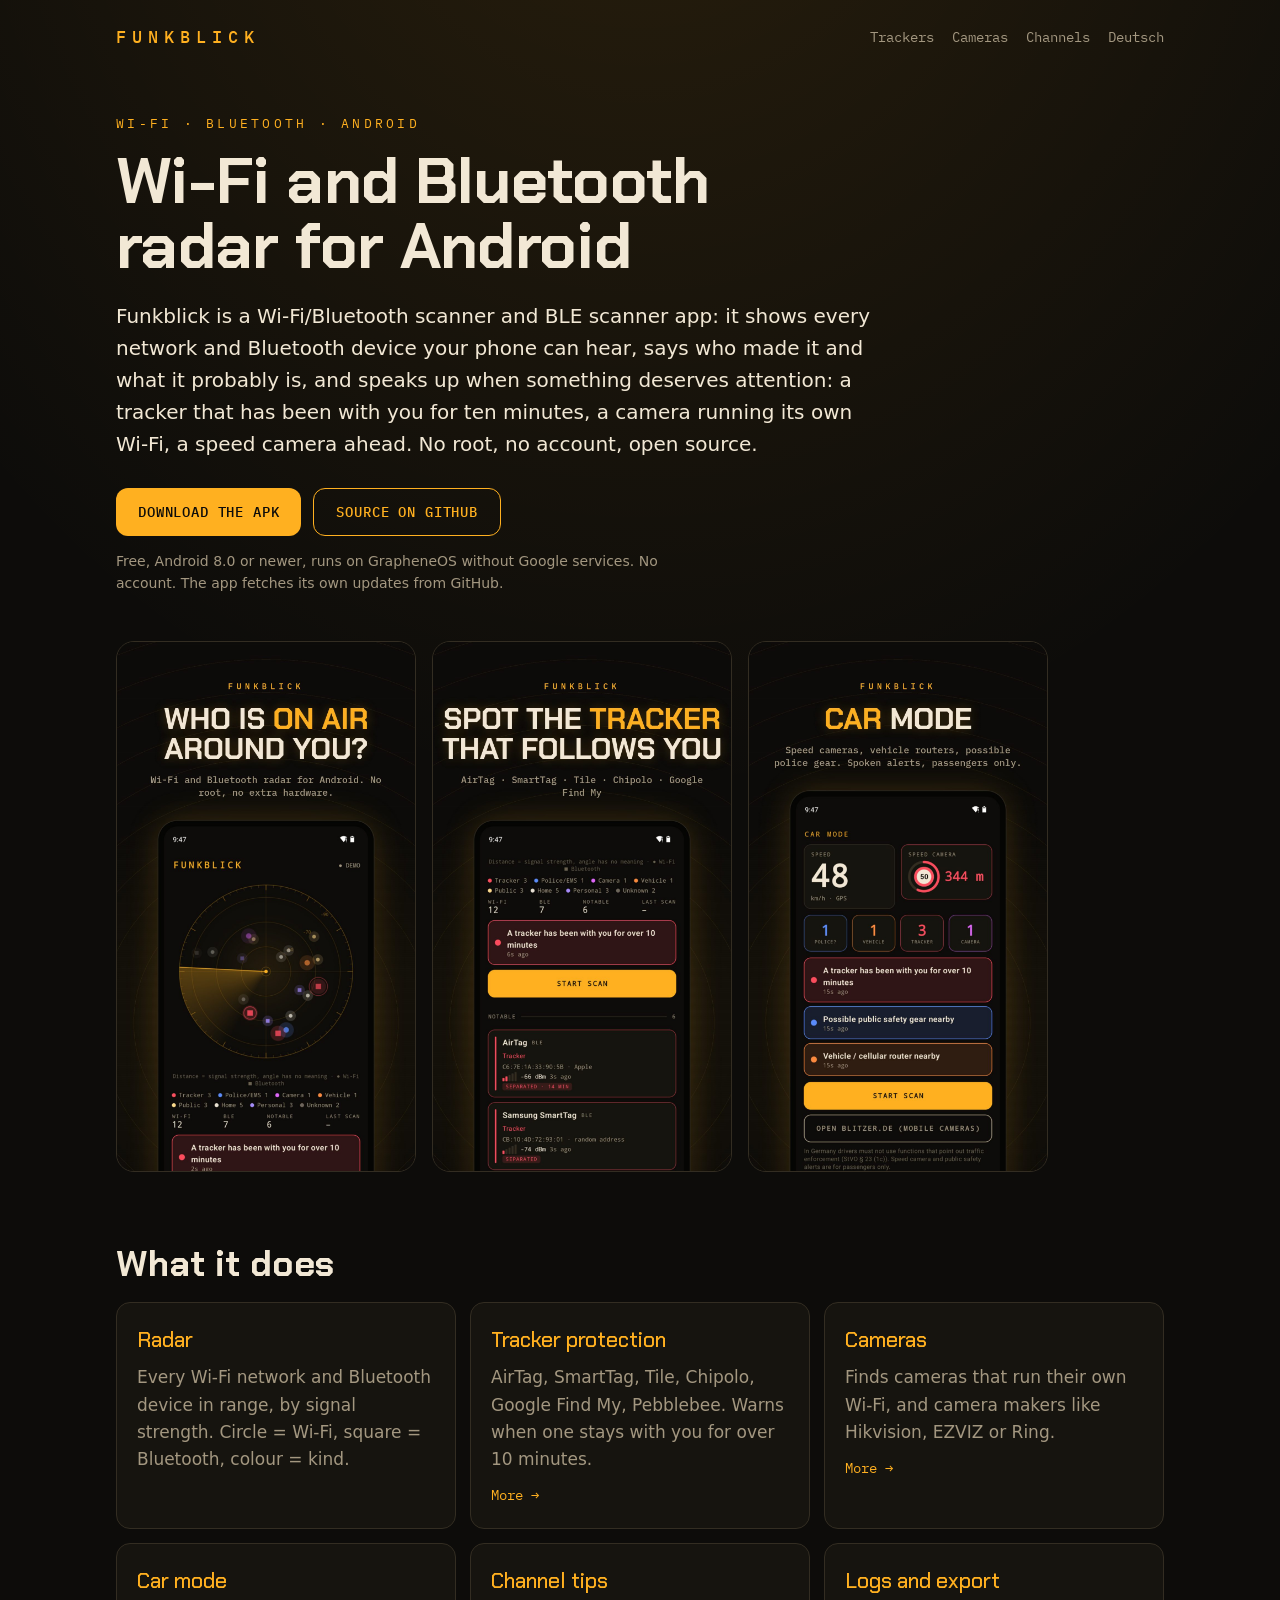
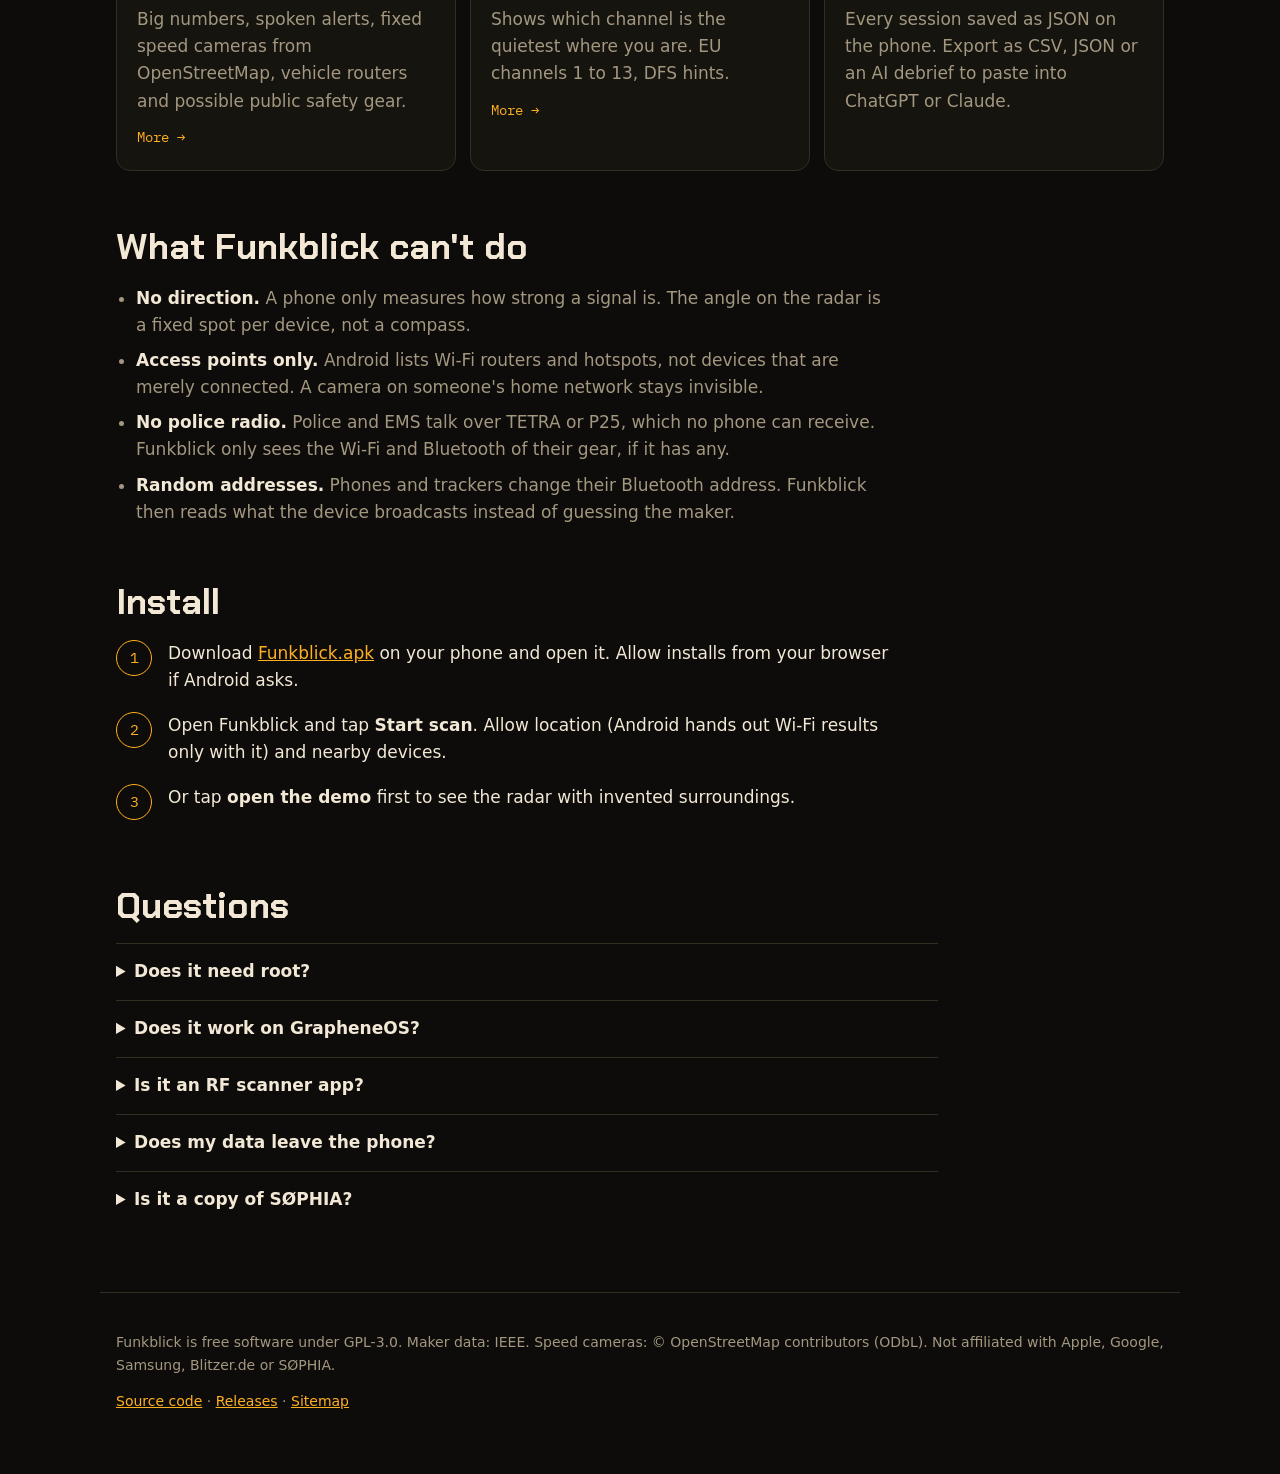
==== docs/index.html @ d231ae44 "Funkblick 1.4.1 Passive Wi-Fi and Bluetooth scanner for Android and GrapheneOS: radar and map, maker" ====
<!doctype html>
<html lang="en">
<head>
<meta charset="utf-8">
<meta name="viewport" content="width=device-width, initial-scale=1">
<title>Funkblick: Wi-Fi &amp; BLE scanner app with AirTag detector</title>
<meta name="description" content="Free Android app that shows every Wi-Fi and Bluetooth device around you, warns about trackers and hidden cameras and works on GrapheneOS.">
<link rel="canonical" href="https://brickystudios.github.io/funkblick/"><link rel="alternate" hreflang="de" href="https://brickystudios.github.io/funkblick/de/"><link rel="alternate" hreflang="en" href="https://brickystudios.github.io/funkblick/"><link rel="alternate" hreflang="x-default" href="https://brickystudios.github.io/funkblick/">
<meta property="og:type" content="website">
<meta property="og:url" content="https://brickystudios.github.io/funkblick/">
<meta property="og:title" content="Funkblick: Wi-Fi &amp; BLE scanner app with AirTag detector">
<meta property="og:description" content="Free Android app that shows every Wi-Fi and Bluetooth device around you, warns about trackers and hidden cameras and works on GrapheneOS.">
<meta property="og:image" content="https://brickystudios.github.io/funkblick/bilder/social-preview.png">
<meta property="og:locale" content="en_US">
<meta name="twitter:card" content="summary_large_image">
<meta name="theme-color" content="#0D0C0A">
<link rel="icon" href="data:image/svg+xml,%3Csvg xmlns='http://www.w3.org/2000/svg' viewBox='0 0 32 32'%3E%3Crect width='32' height='32' rx='7' fill='%230D0C0A'/%3E%3Ccircle cx='16' cy='16' r='10' fill='none' stroke='%23FFB020' stroke-width='2'/%3E%3Cpath d='M16 16 L16 6 A10 10 0 0 1 24.7 11 Z' fill='%23FFB020'/%3E%3C/svg%3E">
<link rel="preload" href="fonts/ChakraPetch-Bold.ttf" as="font" type="font/ttf" crossorigin>
<link rel="stylesheet" href="style.css">
<script type="application/ld+json">[{"@context": "https://schema.org", "@type": "SoftwareApplication", "name": "Funkblick", "operatingSystem": "Android 8.0+", "applicationCategory": "UtilitiesApplication", "description": "Free Android app that shows every Wi-Fi and Bluetooth device around you, warns about trackers and hidden cameras and works on GrapheneOS.", "inLanguage": "en", "license": "https://www.gnu.org/licenses/gpl-3.0.html", "offers": {"@type": "Offer", "price": "0", "priceCurrency": "EUR"}, "downloadUrl": "https://github.com/BrickyStudios/funkblick/releases/latest/download/Funkblick.apk", "image": "https://brickystudios.github.io/funkblick/bilder/social-preview.png", "url": "https://brickystudios.github.io/funkblick/", "softwareHelp": "https://github.com/BrickyStudios/funkblick"}, {"@context": "https://schema.org", "@type": "HowTo", "name": "Install Funkblick", "step": [{"@type": "HowToStep", "position": 1, "text": "Download Funkblick.apk on your phone and open it. Allow installs from your browser if Android asks."}, {"@type": "HowToStep", "position": 2, "text": "Open Funkblick and tap Start scan. Allow location (Android hands out Wi-Fi results only with it) and nearby devices."}, {"@type": "HowToStep", "position": 3, "text": "Or tap open the demo first to see the radar with invented surroundings."}]}, {"@context": "https://schema.org", "@type": "FAQPage", "mainEntity": [{"@type": "Question", "name": "Does it need root?", "acceptedAnswer": {"@type": "Answer", "text": "No. Funkblick uses the Wi-Fi and Bluetooth scan every Android phone has. No root, no extra hardware, no account."}}, {"@type": "Question", "name": "Does it work on GrapheneOS?", "acceptedAnswer": {"@type": "Answer", "text": "Yes. Funkblick is built as a GrapheneOS app: plain Android APIs, no Google Play services. Location and nearby-devices permission are enough, a setup checklist shows what is missing."}}, {"@type": "Question", "name": "Is it an RF scanner app?", "acceptedAnswer": {"@type": "Answer", "text": "For the Wi-Fi and Bluetooth bands, yes: a Wi-Fi scanner (Android 8 and up) and a Bluetooth scanner, Android's own radios, no extra hardware. It can't hear police radio, FM or mobile networks."}}, {"@type": "Question", "name": "Does my data leave the phone?", "acceptedAnswer": {"@type": "Answer", "text": "No. Scans, logs and positions stay on the phone. The only network request is the update check against GitHub Releases."}}, {"@type": "Question", "name": "Is it a copy of SØPHIA?", "acceptedAnswer": {"@type": "Answer", "text": "No, it is an open-source app with similar features and some of its own. See Funkblick vs. SØPHIA."}}]}]</script>
</head>
<body>
<p class="langbar" id="langbar" hidden><a href="de/">Diese Seite auf Deutsch lesen →</a><button type="button" aria-label="Hide" onclick="this.parentNode.hidden=true;try{localStorage.setItem('fb.lang','1')}catch(e){}">✕</button></p><script>try{if(!localStorage.getItem("fb.lang")&&(navigator.language||"").toLowerCase().startsWith("de")!==false)document.getElementById("langbar").hidden=false}catch(e){}</script>
<header class="top"><a class="brand" href="./">FUNKBLICK</a><nav><a href="tracker-detector-app/">Trackers</a><a href="hidden-camera-detector/">Cameras</a><a href="wifi-analyzer/">Channels</a><a href="de/" hreflang="de">Deutsch</a></nav></header>
<main>
<section class="hero"><p class="kicker">WI-FI · BLUETOOTH · ANDROID</p><h1>Wi-Fi and Bluetooth radar for Android</h1><p class="lead">Funkblick is a Wi-Fi/Bluetooth scanner and BLE scanner app: it shows every network and Bluetooth device your phone can hear, says who made it and what it probably is, and speaks up when something deserves attention: a tracker that has been with you for ten minutes, a camera running its own Wi-Fi, a speed camera ahead. No root, no account, open source.</p><p class="cta"><a class="btn" href="https://github.com/BrickyStudios/funkblick/releases/latest/download/Funkblick.apk">Download the APK</a><a class="btn ghost" href="https://github.com/BrickyStudios/funkblick">Source on GitHub</a></p><p class="small">Free, Android 8.0 or newer, runs on GrapheneOS without Google services. No account. The app fetches its own updates from GitHub.</p></section><div class="shots"><img src="bilder/en-1.jpg" width="1080" height="1920" loading="lazy" alt="Funkblick radar with Wi-Fi networks and Bluetooth devices around a phone"><img src="bilder/en-2.jpg" width="1080" height="1920" loading="lazy" alt="Notable devices: an AirTag away from its owner, a SmartTag, a body cam maker"><img src="bilder/en-4.jpg" width="1080" height="1920" loading="lazy" alt="Car mode: speed, a speed camera 344 m ahead, counters and spoken alerts"></div><section><h2>What it does</h2><div class="grid"><div class="card"><h3>Radar</h3><p>Every Wi-Fi network and Bluetooth device in range, by signal strength. Circle = Wi-Fi, square = Bluetooth, colour = kind.</p></div><div class="card"><h3>Tracker protection</h3><p>AirTag, SmartTag, Tile, Chipolo, Google Find My, Pebblebee. Warns when one stays with you for over 10 minutes.</p><a href="tracker-detector-app/">More →</a></div><div class="card"><h3>Cameras</h3><p>Finds cameras that run their own Wi-Fi, and camera makers like Hikvision, EZVIZ or Ring.</p><a href="hidden-camera-detector/">More →</a></div><div class="card"><h3>Car mode</h3><p>Big numbers, spoken alerts, fixed speed cameras from OpenStreetMap, vehicle routers and possible public safety gear.</p><a href="police-detector-app/">More →</a></div><div class="card"><h3>Channel tips</h3><p>Shows which channel is the quietest where you are. EU channels 1 to 13, DFS hints.</p><a href="wifi-analyzer/">More →</a></div><div class="card"><h3>Logs and export</h3><p>Every session saved as JSON on the phone. Export as CSV, JSON or an AI debrief to paste into ChatGPT or Claude.</p></div></div></section><section><h2>What Funkblick can't do</h2><ul class="limits"><li><b>No direction.</b> A phone only measures how strong a signal is. The angle on the radar is a fixed spot per device, not a compass.</li><li><b>Access points only.</b> Android lists Wi-Fi routers and hotspots, not devices that are merely connected. A camera on someone's home network stays invisible.</li><li><b>No police radio.</b> Police and EMS talk over TETRA or P25, which no phone can receive. Funkblick only sees the Wi-Fi and Bluetooth of their gear, if it has any.</li><li><b>Random addresses.</b> Phones and trackers change their Bluetooth address. Funkblick then reads what the device broadcasts instead of guessing the maker.</li></ul></section><section><h2>Install</h2><ol class="steps"><li>Download <a href="https://github.com/BrickyStudios/funkblick/releases/latest/download/Funkblick.apk">Funkblick.apk</a> on your phone and open it. Allow installs from your browser if Android asks.</li><li>Open Funkblick and tap <b>Start scan</b>. Allow location (Android hands out Wi-Fi results only with it) and nearby devices.</li><li>Or tap <b>open the demo</b> first to see the radar with invented surroundings.</li></ol></section><section class="faq"><h2>Questions</h2><details><summary>Does it need root?</summary><p>No. Funkblick uses the Wi-Fi and Bluetooth scan every Android phone has. No root, no extra hardware, no account.</p></details><details><summary>Does it work on GrapheneOS?</summary><p>Yes. Funkblick is built as a GrapheneOS app: plain Android APIs, no Google Play services. Location and nearby-devices permission are enough, a setup checklist shows what is missing.</p></details><details><summary>Is it an RF scanner app?</summary><p>For the Wi-Fi and Bluetooth bands, yes: a Wi-Fi scanner (Android 8 and up) and a Bluetooth scanner, Android's own radios, no extra hardware. It can't hear police radio, FM or mobile networks.</p></details><details><summary>Does my data leave the phone?</summary><p>No. Scans, logs and positions stay on the phone. The only network request is the update check against GitHub Releases.</p></details><details><summary>Is it a copy of SØPHIA?</summary><p>No, it is an open-source app with similar features and some of its own. See <a href="sophia-alternative/">Funkblick vs. SØPHIA</a>.</p></details></section>
</main>
<footer><p>Funkblick is free software under GPL-3.0. Maker data: IEEE. Speed cameras: © OpenStreetMap contributors (ODbL). Not affiliated with Apple, Google, Samsung, Blitzer.de or SØPHIA.</p><p><a href="https://github.com/BrickyStudios/funkblick">Source code</a> · <a href="https://github.com/BrickyStudios/funkblick/releases">Releases</a> · <a href="sitemap.xml">Sitemap</a></p></footer>
</body>
</html>
---- docs/style.css ----
@font-face{font-family:Chakra;src:url(fonts/ChakraPetch-Bold.ttf) format("truetype");font-weight:700;font-display:swap}
@font-face{font-family:Chakra;src:url(fonts/ChakraPetch-Medium.ttf) format("truetype");font-weight:500;font-display:swap}
@font-face{font-family:Plex;src:url(fonts/IBMPlexMono-Regular.ttf) format("truetype");font-weight:400;font-display:swap}
@font-face{font-family:Plex;src:url(fonts/IBMPlexMono-Medium.ttf) format("truetype");font-weight:500;font-display:swap}
:root{--ink:#0D0C0A;--panel:#16140F;--line:#332D22;--text:#F2E8D5;--dim:#A39780;--amber:#FFB020;--red:#FF4D5E;color-scheme:dark}
*{box-sizing:border-box}
html{-webkit-text-size-adjust:100%}
body{margin:0;background:var(--ink);color:var(--text);font:17px/1.6 system-ui,-apple-system,"Segoe UI",Roboto,sans-serif;
 background-image:radial-gradient(120% 60% at 50% -10%,rgba(255,176,32,.12),transparent 60%)}
a{color:var(--amber)}
.top{display:flex;flex-wrap:wrap;gap:12px 24px;align-items:center;justify-content:space-between;max-width:1080px;margin:0 auto;padding:18px 16px}
.brand{font-family:Plex,monospace;font-weight:500;letter-spacing:.35em;color:var(--amber);text-decoration:none}
nav{display:flex;flex-wrap:wrap;gap:4px 18px}
nav a{color:var(--dim);text-decoration:none;font-family:Plex,monospace;font-size:14px;padding:8px 0}
nav a:hover{color:var(--text)}
main{max-width:1080px;margin:0 auto;padding:0 16px}
.hero{padding:40px 0 24px;max-width:760px}
.kicker{font-family:Plex,monospace;font-size:13px;letter-spacing:.25em;color:var(--amber);margin:0}
h1{font-family:Chakra,sans-serif;font-weight:700;font-size:clamp(36px,7vw,64px);line-height:1.02;letter-spacing:-.01em;margin:14px 0 18px;text-wrap:balance}
h2{font-family:Chakra,sans-serif;font-weight:700;font-size:clamp(26px,4.5vw,36px);line-height:1.1;margin:56px 0 18px}
h3{font-family:Chakra,sans-serif;font-weight:500;font-size:21px;margin:0 0 8px;color:var(--amber)}
.lead{font-size:clamp(17px,2.4vw,20px);color:var(--text);max-width:68ch}
.cta{display:flex;flex-wrap:wrap;gap:12px;margin:28px 0 8px}
.btn{display:inline-flex;align-items:center;min-height:48px;padding:0 22px;border-radius:12px;background:var(--amber);color:var(--ink);
 font-family:Plex,monospace;font-weight:500;letter-spacing:.06em;text-decoration:none;text-transform:uppercase;font-size:14px}
.btn.ghost{background:none;color:var(--amber);border:1.5px solid var(--amber)}
.small{font-size:14px;color:var(--dim);max-width:62ch}
.shots{display:flex;gap:16px;overflow-x:auto;padding:8px 0 16px;scroll-snap-type:x mandatory}
.shots img{flex:0 0 auto;width:min(300px,72vw);height:auto;border-radius:18px;border:1px solid var(--line);scroll-snap-align:start}
.grid{display:grid;grid-template-columns:repeat(auto-fit,minmax(min(100%,300px),1fr));gap:14px}
.card{background:var(--panel);border:1px solid var(--line);border-radius:14px;padding:20px}
.card p{margin:0 0 8px;color:var(--dim)}
.card a{font-family:Plex,monospace;font-size:14px;text-decoration:none}
.limits{padding-left:20px;color:var(--dim);max-width:72ch}
.limits b{color:var(--text)}
.limits li{margin:8px 0}
.steps{counter-reset:s;list-style:none;padding:0;max-width:72ch}
.steps li{counter-increment:s;position:relative;padding:0 0 18px 52px}
.steps li::before{content:counter(s);position:absolute;left:0;top:0;width:34px;height:34px;border-radius:50%;border:1.5px solid var(--amber);
 color:var(--amber);font-family:Plex,monospace;display:grid;place-items:center;font-size:15px}
.faq details{border-top:1px solid var(--line);padding:14px 0;max-width:76ch}
.faq summary{cursor:pointer;font-weight:600;min-height:28px}
.faq p{color:var(--dim)}
table{border-collapse:collapse;width:100%;max-width:820px;font-size:15px;display:block;overflow-x:auto}
th,td{text-align:left;padding:10px 12px;border-bottom:1px solid var(--line);vertical-align:top}
thead th{font-family:Plex,monospace;font-weight:500;color:var(--amber);font-size:13px}
tbody th{font-weight:500;color:var(--dim)}
footer{max-width:1080px;margin:64px auto 0;padding:24px 16px 48px;border-top:1px solid var(--line);font-size:14px;color:var(--dim)}
.langbar{margin:0;display:flex;justify-content:center;gap:12px;align-items:center;background:var(--panel);border-bottom:1px solid var(--line);padding:6px 16px;font-size:14px}
.langbar[hidden]{display:none}
.langbar button{background:none;border:0;color:var(--dim);font-size:16px;min-width:44px;min-height:44px;cursor:pointer}
@media (prefers-reduced-motion:no-preference){.btn{transition:transform .15s}.btn:active{transform:scale(.97)}}
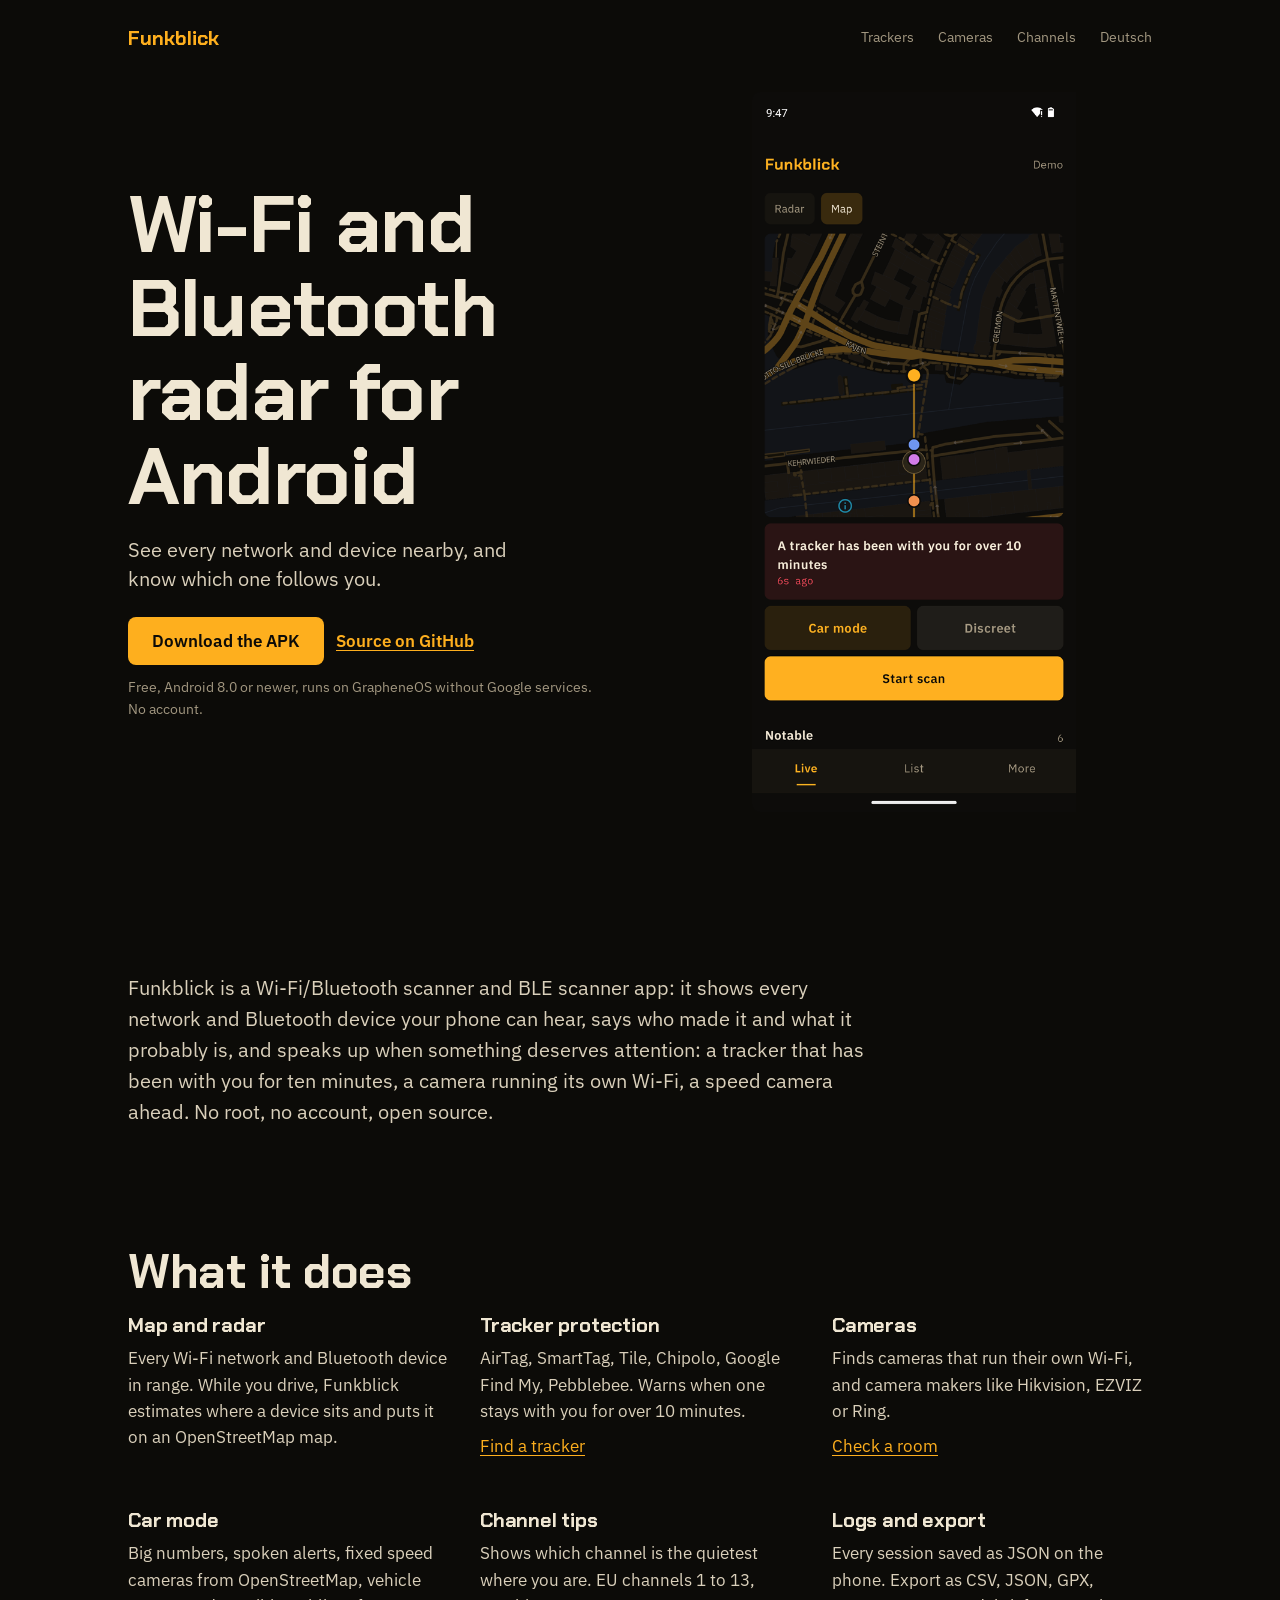
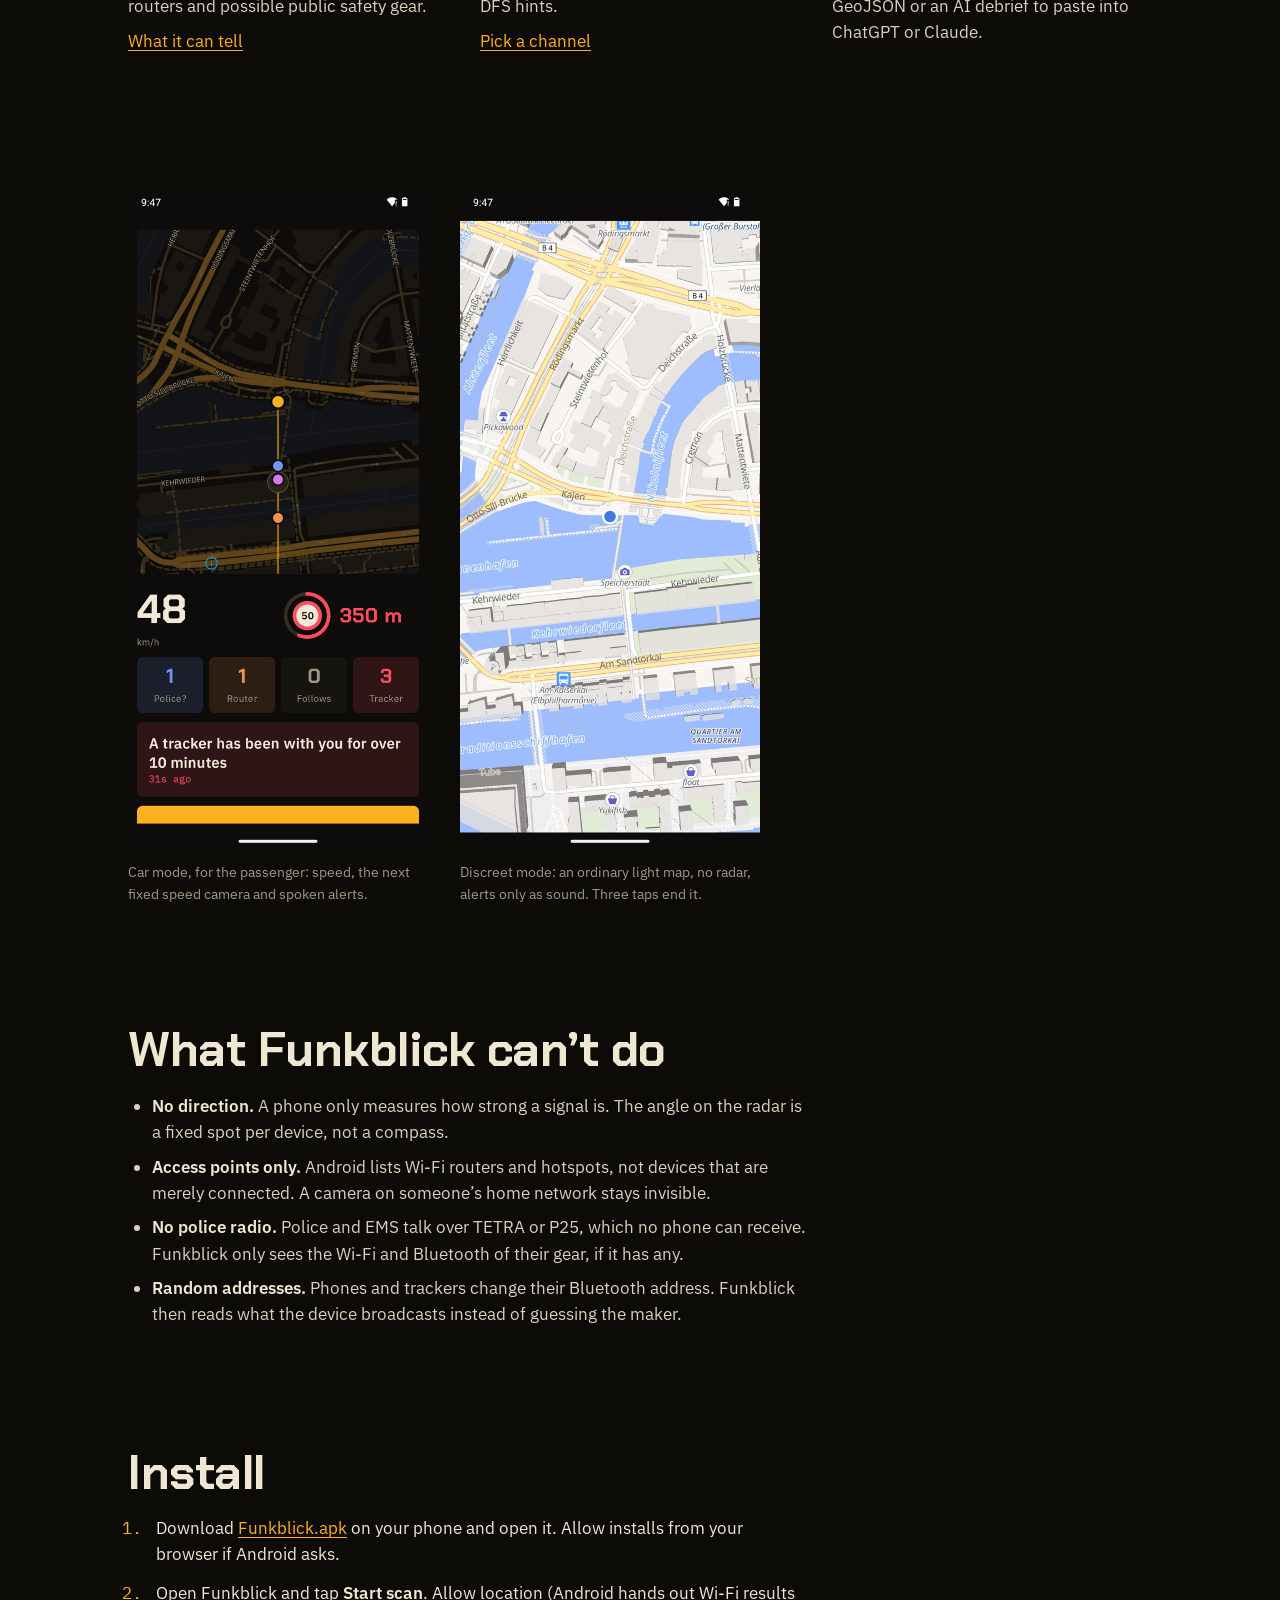
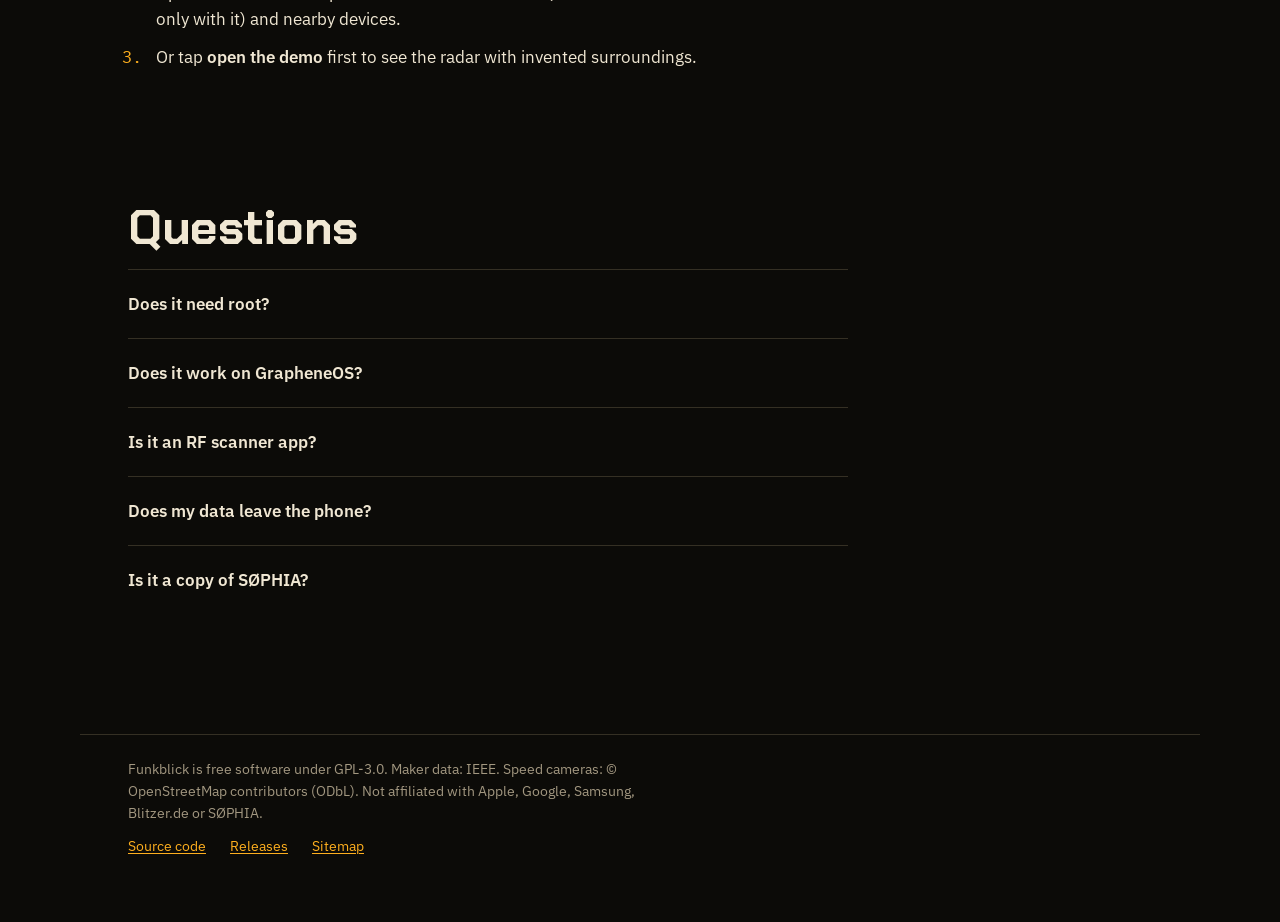
==== commit 97ab352d: "Website im neuen Design: Hallmark-Tokens, kurze Heros, echte App-Screens Kein Kicker, keine Pfeile o" ====
--- a/docs/index.html
+++ b/docs/index.html
@@ -17,14 +17,14 @@
 <link rel="icon" href="data:image/svg+xml,%3Csvg xmlns='http://www.w3.org/2000/svg' viewBox='0 0 32 32'%3E%3Crect width='32' height='32' rx='7' fill='%230D0C0A'/%3E%3Ccircle cx='16' cy='16' r='10' fill='none' stroke='%23FFB020' stroke-width='2'/%3E%3Cpath d='M16 16 L16 6 A10 10 0 0 1 24.7 11 Z' fill='%23FFB020'/%3E%3C/svg%3E">
 <link rel="preload" href="fonts/ChakraPetch-Bold.ttf" as="font" type="font/ttf" crossorigin>
 <link rel="stylesheet" href="style.css">
-<script type="application/ld+json">[{"@context": "https://schema.org", "@type": "SoftwareApplication", "name": "Funkblick", "operatingSystem": "Android 8.0+", "applicationCategory": "UtilitiesApplication", "description": "Free Android app that shows every Wi-Fi and Bluetooth device around you, warns about trackers and hidden cameras and works on GrapheneOS.", "inLanguage": "en", "license": "https://www.gnu.org/licenses/gpl-3.0.html", "offers": {"@type": "Offer", "price": "0", "priceCurrency": "EUR"}, "downloadUrl": "https://github.com/BrickyStudios/funkblick/releases/latest/download/Funkblick.apk", "image": "https://brickystudios.github.io/funkblick/bilder/social-preview.png", "url": "https://brickystudios.github.io/funkblick/", "softwareHelp": "https://github.com/BrickyStudios/funkblick"}, {"@context": "https://schema.org", "@type": "HowTo", "name": "Install Funkblick", "step": [{"@type": "HowToStep", "position": 1, "text": "Download Funkblick.apk on your phone and open it. Allow installs from your browser if Android asks."}, {"@type": "HowToStep", "position": 2, "text": "Open Funkblick and tap Start scan. Allow location (Android hands out Wi-Fi results only with it) and nearby devices."}, {"@type": "HowToStep", "position": 3, "text": "Or tap open the demo first to see the radar with invented surroundings."}]}, {"@context": "https://schema.org", "@type": "FAQPage", "mainEntity": [{"@type": "Question", "name": "Does it need root?", "acceptedAnswer": {"@type": "Answer", "text": "No. Funkblick uses the Wi-Fi and Bluetooth scan every Android phone has. No root, no extra hardware, no account."}}, {"@type": "Question", "name": "Does it work on GrapheneOS?", "acceptedAnswer": {"@type": "Answer", "text": "Yes. Funkblick is built as a GrapheneOS app: plain Android APIs, no Google Play services. Location and nearby-devices permission are enough, a setup checklist shows what is missing."}}, {"@type": "Question", "name": "Is it an RF scanner app?", "acceptedAnswer": {"@type": "Answer", "text": "For the Wi-Fi and Bluetooth bands, yes: a Wi-Fi scanner (Android 8 and up) and a Bluetooth scanner, Android's own radios, no extra hardware. It can't hear police radio, FM or mobile networks."}}, {"@type": "Question", "name": "Does my data leave the phone?", "acceptedAnswer": {"@type": "Answer", "text": "No. Scans, logs and positions stay on the phone. The only network request is the update check against GitHub Releases."}}, {"@type": "Question", "name": "Is it a copy of SØPHIA?", "acceptedAnswer": {"@type": "Answer", "text": "No, it is an open-source app with similar features and some of its own. See Funkblick vs. SØPHIA."}}]}]</script>
+<script type="application/ld+json">[{"@context": "https://schema.org", "@type": "SoftwareApplication", "name": "Funkblick", "operatingSystem": "Android 8.0+", "applicationCategory": "UtilitiesApplication", "description": "Free Android app that shows every Wi-Fi and Bluetooth device around you, warns about trackers and hidden cameras and works on GrapheneOS.", "inLanguage": "en", "license": "https://www.gnu.org/licenses/gpl-3.0.html", "offers": {"@type": "Offer", "price": "0", "priceCurrency": "EUR"}, "downloadUrl": "https://github.com/BrickyStudios/funkblick/releases/latest/download/Funkblick.apk", "image": "https://brickystudios.github.io/funkblick/bilder/social-preview.png", "url": "https://brickystudios.github.io/funkblick/", "softwareHelp": "https://github.com/BrickyStudios/funkblick"}, {"@context": "https://schema.org", "@type": "HowTo", "name": "Install Funkblick", "step": [{"@type": "HowToStep", "position": 1, "text": "Download Funkblick.apk on your phone and open it. Allow installs from your browser if Android asks."}, {"@type": "HowToStep", "position": 2, "text": "Open Funkblick and tap Start scan. Allow location (Android hands out Wi-Fi results only with it) and nearby devices."}, {"@type": "HowToStep", "position": 3, "text": "Or tap open the demo first to see the radar with invented surroundings."}]}, {"@context": "https://schema.org", "@type": "FAQPage", "mainEntity": [{"@type": "Question", "name": "Does it need root?", "acceptedAnswer": {"@type": "Answer", "text": "No. Funkblick uses the Wi-Fi and Bluetooth scan every Android phone has. No root, no extra hardware, no account."}}, {"@type": "Question", "name": "Does it work on GrapheneOS?", "acceptedAnswer": {"@type": "Answer", "text": "Yes. Funkblick is built as a GrapheneOS app: plain Android APIs, no Google Play services. Location and nearby-devices permission are enough, a setup checklist shows what is missing."}}, {"@type": "Question", "name": "Is it an RF scanner app?", "acceptedAnswer": {"@type": "Answer", "text": "For the Wi-Fi and Bluetooth bands, yes: a Wi-Fi scanner (Android 8 and up) and a Bluetooth scanner, Android's own radios, no extra hardware. It can't hear police radio, FM or mobile networks."}}, {"@type": "Question", "name": "Does my data leave the phone?", "acceptedAnswer": {"@type": "Answer", "text": "No. Scans, logs and positions stay on the phone. The only network request is the update check against GitHub Releases."}}, {"@type": "Question", "name": "Is it a copy of SØPHIA?", "acceptedAnswer": {"@type": "Answer", "text": "No, it is an open-source app with similar features and some of its own. See the comparison."}}]}]</script>
 </head>
 <body>
-<p class="langbar" id="langbar" hidden><a href="de/">Diese Seite auf Deutsch lesen →</a><button type="button" aria-label="Hide" onclick="this.parentNode.hidden=true;try{localStorage.setItem('fb.lang','1')}catch(e){}">✕</button></p><script>try{if(!localStorage.getItem("fb.lang")&&(navigator.language||"").toLowerCase().startsWith("de")!==false)document.getElementById("langbar").hidden=false}catch(e){}</script>
-<header class="top"><a class="brand" href="./">FUNKBLICK</a><nav><a href="tracker-detector-app/">Trackers</a><a href="hidden-camera-detector/">Cameras</a><a href="wifi-analyzer/">Channels</a><a href="de/" hreflang="de">Deutsch</a></nav></header>
+<p class="langbar" id="langbar" hidden><a href="de/">Diese Seite auf Deutsch lesen</a><button type="button" onclick="this.parentNode.hidden=true;try{localStorage.setItem('fb.lang','1')}catch(e){}">Hide</button></p><script>try{if(!localStorage.getItem("fb.lang")&&(navigator.language||"").toLowerCase().startsWith("de")!==false)document.getElementById("langbar").hidden=false}catch(e){}</script>
+<header class="top"><a class="brand" href="./">Funkblick</a><nav><a href="tracker-detector-app/">Trackers</a><a href="hidden-camera-detector/">Cameras</a><a href="wifi-analyzer/">Channels</a><a href="de/" hreflang="de">Deutsch</a></nav></header>
 <main>
-<section class="hero"><p class="kicker">WI-FI · BLUETOOTH · ANDROID</p><h1>Wi-Fi and Bluetooth radar for Android</h1><p class="lead">Funkblick is a Wi-Fi/Bluetooth scanner and BLE scanner app: it shows every network and Bluetooth device your phone can hear, says who made it and what it probably is, and speaks up when something deserves attention: a tracker that has been with you for ten minutes, a camera running its own Wi-Fi, a speed camera ahead. No root, no account, open source.</p><p class="cta"><a class="btn" href="https://github.com/BrickyStudios/funkblick/releases/latest/download/Funkblick.apk">Download the APK</a><a class="btn ghost" href="https://github.com/BrickyStudios/funkblick">Source on GitHub</a></p><p class="small">Free, Android 8.0 or newer, runs on GrapheneOS without Google services. No account. The app fetches its own updates from GitHub.</p></section><div class="shots"><img src="bilder/en-1.jpg" width="1080" height="1920" loading="lazy" alt="Funkblick radar with Wi-Fi networks and Bluetooth devices around a phone"><img src="bilder/en-2.jpg" width="1080" height="1920" loading="lazy" alt="Notable devices: an AirTag away from its owner, a SmartTag, a body cam maker"><img src="bilder/en-4.jpg" width="1080" height="1920" loading="lazy" alt="Car mode: speed, a speed camera 344 m ahead, counters and spoken alerts"></div><section><h2>What it does</h2><div class="grid"><div class="card"><h3>Radar</h3><p>Every Wi-Fi network and Bluetooth device in range, by signal strength. Circle = Wi-Fi, square = Bluetooth, colour = kind.</p></div><div class="card"><h3>Tracker protection</h3><p>AirTag, SmartTag, Tile, Chipolo, Google Find My, Pebblebee. Warns when one stays with you for over 10 minutes.</p><a href="tracker-detector-app/">More →</a></div><div class="card"><h3>Cameras</h3><p>Finds cameras that run their own Wi-Fi, and camera makers like Hikvision, EZVIZ or Ring.</p><a href="hidden-camera-detector/">More →</a></div><div class="card"><h3>Car mode</h3><p>Big numbers, spoken alerts, fixed speed cameras from OpenStreetMap, vehicle routers and possible public safety gear.</p><a href="police-detector-app/">More →</a></div><div class="card"><h3>Channel tips</h3><p>Shows which channel is the quietest where you are. EU channels 1 to 13, DFS hints.</p><a href="wifi-analyzer/">More →</a></div><div class="card"><h3>Logs and export</h3><p>Every session saved as JSON on the phone. Export as CSV, JSON or an AI debrief to paste into ChatGPT or Claude.</p></div></div></section><section><h2>What Funkblick can't do</h2><ul class="limits"><li><b>No direction.</b> A phone only measures how strong a signal is. The angle on the radar is a fixed spot per device, not a compass.</li><li><b>Access points only.</b> Android lists Wi-Fi routers and hotspots, not devices that are merely connected. A camera on someone's home network stays invisible.</li><li><b>No police radio.</b> Police and EMS talk over TETRA or P25, which no phone can receive. Funkblick only sees the Wi-Fi and Bluetooth of their gear, if it has any.</li><li><b>Random addresses.</b> Phones and trackers change their Bluetooth address. Funkblick then reads what the device broadcasts instead of guessing the maker.</li></ul></section><section><h2>Install</h2><ol class="steps"><li>Download <a href="https://github.com/BrickyStudios/funkblick/releases/latest/download/Funkblick.apk">Funkblick.apk</a> on your phone and open it. Allow installs from your browser if Android asks.</li><li>Open Funkblick and tap <b>Start scan</b>. Allow location (Android hands out Wi-Fi results only with it) and nearby devices.</li><li>Or tap <b>open the demo</b> first to see the radar with invented surroundings.</li></ol></section><section class="faq"><h2>Questions</h2><details><summary>Does it need root?</summary><p>No. Funkblick uses the Wi-Fi and Bluetooth scan every Android phone has. No root, no extra hardware, no account.</p></details><details><summary>Does it work on GrapheneOS?</summary><p>Yes. Funkblick is built as a GrapheneOS app: plain Android APIs, no Google Play services. Location and nearby-devices permission are enough, a setup checklist shows what is missing.</p></details><details><summary>Is it an RF scanner app?</summary><p>For the Wi-Fi and Bluetooth bands, yes: a Wi-Fi scanner (Android 8 and up) and a Bluetooth scanner, Android's own radios, no extra hardware. It can't hear police radio, FM or mobile networks.</p></details><details><summary>Does my data leave the phone?</summary><p>No. Scans, logs and positions stay on the phone. The only network request is the update check against GitHub Releases.</p></details><details><summary>Is it a copy of SØPHIA?</summary><p>No, it is an open-source app with similar features and some of its own. See <a href="sophia-alternative/">Funkblick vs. SØPHIA</a>.</p></details></section>
+<section class="hero"><div><h1>Wi-Fi and Bluetooth radar for Android</h1><p class="lead">See every network and device nearby, and know which one follows you.</p><p class="cta"><a class="btn" href="https://github.com/BrickyStudios/funkblick/releases/latest/download/Funkblick.apk">Download the APK</a><a class="quiet" href="https://github.com/BrickyStudios/funkblick">Source on GitHub</a></p><p class="small">Free, Android 8.0 or newer, runs on GrapheneOS without Google services. No account.</p></div><img src="bilder/app/en-1-map.png" width="540" height="1200" alt="Funkblick map during a demo drive through Hamburg: the route, devices placed along it and a tracker warning" fetchpriority="high"></section><section class="intro"><p>Funkblick is a Wi-Fi/Bluetooth scanner and BLE scanner app: it shows every network and Bluetooth device your phone can hear, says who made it and what it probably is, and speaks up when something deserves attention: a tracker that has been with you for ten minutes, a camera running its own Wi-Fi, a speed camera ahead. No root, no account, open source.</p></section><section><h2>What it does</h2><div class="spec"><div><h3>Map and radar</h3><p>Every Wi-Fi network and Bluetooth device in range. While you drive, Funkblick estimates where a device sits and puts it on an OpenStreetMap map.</p></div><div><h3>Tracker protection</h3><p>AirTag, SmartTag, Tile, Chipolo, Google Find My, Pebblebee. Warns when one stays with you for over 10 minutes.</p><a href="tracker-detector-app/">Find a tracker</a></div><div><h3>Cameras</h3><p>Finds cameras that run their own Wi-Fi, and camera makers like Hikvision, EZVIZ or Ring.</p><a href="hidden-camera-detector/">Check a room</a></div><div><h3>Car mode</h3><p>Big numbers, spoken alerts, fixed speed cameras from OpenStreetMap, vehicle routers and possible public safety gear.</p><a href="police-detector-app/">What it can tell</a></div><div><h3>Channel tips</h3><p>Shows which channel is the quietest where you are. EU channels 1 to 13, DFS hints.</p><a href="wifi-analyzer/">Pick a channel</a></div><div><h3>Logs and export</h3><p>Every session saved as JSON on the phone. Export as CSV, JSON, GPX, GeoJSON or an AI debrief to paste into ChatGPT or Claude.</p></div></div></section><section class="pair"><figure><img src="bilder/app/en-5-car.png" width="540" height="1200" alt="Car mode: 48 km/h, a 50 speed camera 350 m ahead, counters for public safety gear, routers, followers and trackers" loading="lazy"><figcaption>Car mode, for the passenger: speed, the next fixed speed camera and spoken alerts.</figcaption></figure><figure><img src="bilder/app/en-6-discreet.png" width="540" height="1200" alt="Discreet mode: a plain light street map with only your own position" loading="lazy"><figcaption>Discreet mode: an ordinary light map, no radar, alerts only as sound. Three taps end it.</figcaption></figure></section><section><h2>What Funkblick can’t do</h2><ul class="limits"><li><b>No direction.</b> A phone only measures how strong a signal is. The angle on the radar is a fixed spot per device, not a compass.</li><li><b>Access points only.</b> Android lists Wi-Fi routers and hotspots, not devices that are merely connected. A camera on someone’s home network stays invisible.</li><li><b>No police radio.</b> Police and EMS talk over TETRA or P25, which no phone can receive. Funkblick only sees the Wi-Fi and Bluetooth of their gear, if it has any.</li><li><b>Random addresses.</b> Phones and trackers change their Bluetooth address. Funkblick then reads what the device broadcasts instead of guessing the maker.</li></ul></section><section><h2>Install</h2><ol class="steps"><li>Download <a href="https://github.com/BrickyStudios/funkblick/releases/latest/download/Funkblick.apk">Funkblick.apk</a> on your phone and open it. Allow installs from your browser if Android asks.</li><li>Open Funkblick and tap <b>Start scan</b>. Allow location (Android hands out Wi-Fi results only with it) and nearby devices.</li><li>Or tap <b>open the demo</b> first to see the radar with invented surroundings.</li></ol></section><section class="faq"><h2>Questions</h2><details><summary>Does it need root?</summary><p>No. Funkblick uses the Wi-Fi and Bluetooth scan every Android phone has. No root, no extra hardware, no account.</p></details><details><summary>Does it work on GrapheneOS?</summary><p>Yes. Funkblick is built as a GrapheneOS app: plain Android APIs, no Google Play services. Location and nearby-devices permission are enough, a setup checklist shows what is missing.</p></details><details><summary>Is it an RF scanner app?</summary><p>For the Wi-Fi and Bluetooth bands, yes: a Wi-Fi scanner (Android 8 and up) and a Bluetooth scanner, Android’s own radios, no extra hardware. It can’t hear police radio, FM or mobile networks.</p></details><details><summary>Does my data leave the phone?</summary><p>No. Scans, logs and positions stay on the phone. The only network request is the update check against GitHub Releases.</p></details><details><summary>Is it a copy of SØPHIA?</summary><p>No, it is an open-source app with similar features and some of its own. See the <a href="sophia-alternative/">comparison</a>.</p></details></section>
 </main>
-<footer><p>Funkblick is free software under GPL-3.0. Maker data: IEEE. Speed cameras: © OpenStreetMap contributors (ODbL). Not affiliated with Apple, Google, Samsung, Blitzer.de or SØPHIA.</p><p><a href="https://github.com/BrickyStudios/funkblick">Source code</a> · <a href="https://github.com/BrickyStudios/funkblick/releases">Releases</a> · <a href="sitemap.xml">Sitemap</a></p></footer>
+<footer><p>Funkblick is free software under GPL-3.0. Maker data: IEEE. Speed cameras: © OpenStreetMap contributors (ODbL). Not affiliated with Apple, Google, Samsung, Blitzer.de or SØPHIA.</p><ul><li><a href="https://github.com/BrickyStudios/funkblick">Source code</a></li><li><a href="https://github.com/BrickyStudios/funkblick/releases">Releases</a></li><li><a href="sitemap.xml">Sitemap</a></li></ul></footer>
 </body>
 </html>
--- a/docs/style.css
+++ b/docs/style.css
@@ -1,52 +1,72 @@
-@font-face{font-family:Chakra;src:url(fonts/ChakraPetch-Bold.ttf) format("truetype");font-weight:700;font-display:swap}
-@font-face{font-family:Chakra;src:url(fonts/ChakraPetch-Medium.ttf) format("truetype");font-weight:500;font-display:swap}
-@font-face{font-family:Plex;src:url(fonts/IBMPlexMono-Regular.ttf) format("truetype");font-weight:400;font-display:swap}
-@font-face{font-family:Plex;src:url(fonts/IBMPlexMono-Medium.ttf) format("truetype");font-weight:500;font-display:swap}
-:root{--ink:#0D0C0A;--panel:#16140F;--line:#332D22;--text:#F2E8D5;--dim:#A39780;--amber:#FFB020;--red:#FF4D5E;color-scheme:dark}
-*{box-sizing:border-box}
-html{-webkit-text-size-adjust:100%}
-body{margin:0;background:var(--ink);color:var(--text);font:17px/1.6 system-ui,-apple-system,"Segoe UI",Roboto,sans-serif;
- background-image:radial-gradient(120% 60% at 50% -10%,rgba(255,176,32,.12),transparent 60%)}
-a{color:var(--amber)}
-.top{display:flex;flex-wrap:wrap;gap:12px 24px;align-items:center;justify-content:space-between;max-width:1080px;margin:0 auto;padding:18px 16px}
-.brand{font-family:Plex,monospace;font-weight:500;letter-spacing:.35em;color:var(--amber);text-decoration:none}
-nav{display:flex;flex-wrap:wrap;gap:4px 18px}
-nav a{color:var(--dim);text-decoration:none;font-family:Plex,monospace;font-size:14px;padding:8px 0}
-nav a:hover{color:var(--text)}
-main{max-width:1080px;margin:0 auto;padding:0 16px}
-.hero{padding:40px 0 24px;max-width:760px}
-.kicker{font-family:Plex,monospace;font-size:13px;letter-spacing:.25em;color:var(--amber);margin:0}
-h1{font-family:Chakra,sans-serif;font-weight:700;font-size:clamp(36px,7vw,64px);line-height:1.02;letter-spacing:-.01em;margin:14px 0 18px;text-wrap:balance}
-h2{font-family:Chakra,sans-serif;font-weight:700;font-size:clamp(26px,4.5vw,36px);line-height:1.1;margin:56px 0 18px}
-h3{font-family:Chakra,sans-serif;font-weight:500;font-size:21px;margin:0 0 8px;color:var(--amber)}
-.lead{font-size:clamp(17px,2.4vw,20px);color:var(--text);max-width:68ch}
-.cta{display:flex;flex-wrap:wrap;gap:12px;margin:28px 0 8px}
-.btn{display:inline-flex;align-items:center;min-height:48px;padding:0 22px;border-radius:12px;background:var(--amber);color:var(--ink);
- font-family:Plex,monospace;font-weight:500;letter-spacing:.06em;text-decoration:none;text-transform:uppercase;font-size:14px}
-.btn.ghost{background:none;color:var(--amber);border:1.5px solid var(--amber)}
-.small{font-size:14px;color:var(--dim);max-width:62ch}
-.shots{display:flex;gap:16px;overflow-x:auto;padding:8px 0 16px;scroll-snap-type:x mandatory}
-.shots img{flex:0 0 auto;width:min(300px,72vw);height:auto;border-radius:18px;border:1px solid var(--line);scroll-snap-align:start}
-.grid{display:grid;grid-template-columns:repeat(auto-fit,minmax(min(100%,300px),1fr));gap:14px}
-.card{background:var(--panel);border:1px solid var(--line);border-radius:14px;padding:20px}
-.card p{margin:0 0 8px;color:var(--dim)}
-.card a{font-family:Plex,monospace;font-size:14px;text-decoration:none}
-.limits{padding-left:20px;color:var(--dim);max-width:72ch}
-.limits b{color:var(--text)}
-.limits li{margin:8px 0}
-.steps{counter-reset:s;list-style:none;padding:0;max-width:72ch}
-.steps li{counter-increment:s;position:relative;padding:0 0 18px 52px}
-.steps li::before{content:counter(s);position:absolute;left:0;top:0;width:34px;height:34px;border-radius:50%;border:1.5px solid var(--amber);
- color:var(--amber);font-family:Plex,monospace;display:grid;place-items:center;font-size:15px}
-.faq details{border-top:1px solid var(--line);padding:14px 0;max-width:76ch}
-.faq summary{cursor:pointer;font-weight:600;min-height:28px}
-.faq p{color:var(--dim)}
-table{border-collapse:collapse;width:100%;max-width:820px;font-size:15px;display:block;overflow-x:auto}
-th,td{text-align:left;padding:10px 12px;border-bottom:1px solid var(--line);vertical-align:top}
-thead th{font-family:Plex,monospace;font-weight:500;color:var(--amber);font-size:13px}
-tbody th{font-weight:500;color:var(--dim)}
-footer{max-width:1080px;margin:64px auto 0;padding:24px 16px 48px;border-top:1px solid var(--line);font-size:14px;color:var(--dim)}
-.langbar{margin:0;display:flex;justify-content:center;gap:12px;align-items:center;background:var(--panel);border-bottom:1px solid var(--line);padding:6px 16px;font-size:14px}
-.langbar[hidden]{display:none}
-.langbar button{background:none;border:0;color:var(--dim);font-size:16px;min-width:44px;min-height:44px;cursor:pointer}
-@media (prefers-reduced-motion:no-preference){.btn{transition:transform .15s}.btn:active{transform:scale(.97)}}
+/* Hallmark · shape: Long Document with a product strip · genre: modern-minimal · theme: brand · redesign: full
+ * paper: oklch(15% 0.006 80) · accent: oklch(81% 0.165 75) · display: Chakra Petch · body: IBM Plex Sans · hero: Settled, head and one sentence over a strip of the app · nav: wordmark and four links · footer: plain links in a row · signature: the drive on the map, set large
+ * axes: dark/grotesk-tech/warm · posture: night instrument · contrast: pass · fold: pass · v2.0.0 */
+/* Hallmark · pre-emit critique: P3 H3 E3 S3 R3 V3 · weakest: S, the app pictures carry it; no invented proof */
+/* Hallmark · waive 77 · intro, features, limits, steps and FAQ run 62 to 72ch · Long Document: these are search-answer pages, the measure stays readable and the mass comes from the app screens in the hero and the pair */
+@import url("./tokens.css");
+@import url("./base.css");
+
+@font-face { font-family: "Chakra Petch"; src: url("fonts/ChakraPetch-Bold.ttf") format("truetype"); font-weight: 700; font-display: swap; }
+@font-face { font-family: "Chakra Petch"; src: url("fonts/ChakraPetch-Medium.ttf") format("truetype"); font-weight: 500; font-display: swap; }
+@font-face { font-family: "IBM Plex Sans"; src: url("fonts/IBMPlexSans.ttf") format("truetype"); font-weight: 100 700; font-display: swap; }
+@font-face { font-family: "IBM Plex Mono"; src: url("fonts/IBMPlexMono-Regular.ttf") format("truetype"); font-weight: 400; font-display: swap; }
+
+:root { color-scheme: dark; }
+body { font-size: 1.0625rem; }
+a { color: var(--color-accent); }
+a:visited { color: var(--color-ink-2); }
+a:hover { color: var(--color-ink); }
+.top { display: flex; flex-wrap: wrap; gap: var(--space-sm) var(--space-lg); align-items: center; justify-content: space-between; max-width: var(--container); margin: 0 auto; padding: var(--space-md) var(--gutter); }
+.brand { font-family: var(--font-display); font-weight: 700; font-size: var(--text-lg); color: var(--color-accent); text-decoration: none; }
+.brand:visited { color: var(--color-accent); }
+nav { display: flex; flex-wrap: wrap; gap: var(--space-2xs) var(--space-lg); }
+nav a { color: var(--color-muted); text-decoration: none; font-size: var(--text-sm); padding: var(--space-xs) 0; min-height: 44px; display: inline-flex; align-items: center; }
+nav a:visited { color: var(--color-muted); }
+nav a:hover { color: var(--color-ink); }
+main { max-width: var(--container); margin: 0 auto; padding: 0 var(--gutter); }
+.hero { display: grid; grid-template-columns: minmax(0, 560px) minmax(0, 340px); gap: var(--space-2xl); align-items: center; padding: var(--space-md) 0 var(--space-xl); }
+.hero h1 { font-size: var(--text-display); }
+.hero .lead { margin-top: var(--space-md); color: var(--color-ink-2); font-size: var(--text-lg); max-width: 34ch; }
+.hero img { width: 100%; height: min(720px, calc(100svh - 150px)); object-fit: contain; object-position: left center; border-radius: var(--radius-card); }
+@media (max-width: 48rem) { .hero { grid-template-columns: minmax(0, 1fr); } .hero img { max-width: 300px; } }
+.intro p { font-size: var(--text-lg); color: var(--color-ink-2); max-width: 62ch; }
+main > section + section { margin-top: var(--section-gap-s); }
+h2 { margin: 0 0 var(--space-md); }
+h1, h2, h3 { font-weight: 700; color: var(--color-ink); }
+b, strong { font-weight: 600; }
+.cta { display: flex; flex-wrap: wrap; gap: var(--space-sm); align-items: center; margin-top: var(--space-lg); }
+.btn { display: inline-flex; align-items: center; min-height: 48px; padding: 0 var(--space-lg); border-radius: var(--radius-card); background: var(--color-accent); color: var(--color-accent-ink); font-weight: 600; text-decoration: none; transition: transform var(--dur-micro) var(--ease-out), background-color var(--dur-short) var(--ease-out); }
+.btn:visited { color: var(--color-accent-ink); }
+.btn:hover { background: var(--color-ink); color: var(--color-accent-ink); }
+.btn:active { transform: scale(0.98); }
+.btn:disabled, .btn[aria-disabled="true"] { background: var(--color-paper-3); color: var(--color-muted); cursor: not-allowed; }
+.quiet { color: var(--color-accent); font-weight: 600; min-height: 48px; display: inline-flex; align-items: center; }
+.small { margin-top: var(--space-sm); font-size: var(--text-sm); color: var(--color-muted); max-width: 60ch; }
+.spec { display: grid; grid-template-columns: repeat(auto-fit, minmax(min(100%, 300px), 1fr)); gap: var(--space-xl) var(--gap-columns); }
+.spec.two { grid-template-columns: repeat(auto-fit, minmax(min(100%, 420px), 1fr)); }
+.spec h3 { font-size: var(--text-lg); margin-bottom: var(--space-xs); }
+.spec p { color: var(--color-ink-2); }
+.spec a { display: inline-flex; align-items: center; min-height: 44px; }
+.pair { display: grid; grid-template-columns: repeat(2, minmax(0, 300px)); gap: var(--gap-columns); }
+.pair figure { margin: 0; }
+.pair img { width: 100%; height: auto; border-radius: var(--radius-card); }
+.pair figcaption { margin-top: var(--space-sm); font-size: var(--text-sm); color: var(--color-muted); }
+@media (max-width: 36rem) { .pair { grid-template-columns: minmax(0, 1fr); } .pair figure { max-width: 300px; } }
+.limits { padding-left: var(--space-lg); color: var(--color-ink-2); max-width: 68ch; }
+.limits b { color: var(--color-ink); }
+.limits li { margin: var(--space-xs) 0; }
+.steps { list-style: decimal; padding-left: var(--space-lg); max-width: 68ch; }
+.steps li { padding: 0 0 var(--space-sm) var(--space-2xs); }
+.steps li::marker { color: var(--color-accent); font-family: var(--font-outlier); }
+.faq details { border-top: var(--rule-hair) solid var(--color-rule); padding: var(--space-sm) 0; max-width: 72ch; }
+.faq summary { cursor: pointer; font-weight: 600; min-height: 44px; display: flex; align-items: center; }
+.faq p { color: var(--color-ink-2); padding-bottom: var(--space-xs); }
+table { border-collapse: collapse; width: 100%; max-width: 820px; font-size: var(--text-sm); display: block; overflow-x: auto; }
+th, td { text-align: left; padding: var(--space-sm); border-bottom: var(--rule-hair) solid var(--color-rule); vertical-align: top; }
+thead th { color: var(--color-accent); font-weight: 600; }
+tbody th { font-weight: 400; color: var(--color-muted); }
+footer { max-width: var(--container); margin: var(--section-gap-s) auto 0; padding: var(--space-lg) var(--gutter) var(--space-2xl); border-top: var(--rule-hair) solid var(--color-rule); font-size: var(--text-sm); color: var(--color-muted); }
+footer ul { display: flex; flex-wrap: wrap; gap: var(--space-xs) var(--space-lg); list-style: none; padding: 0; margin: var(--space-sm) 0 0; }
+.langbar { margin: 0; display: flex; justify-content: center; gap: var(--space-sm); align-items: center; background: var(--color-paper-2); padding: var(--space-2xs) var(--space-md); font-size: var(--text-sm); }
+.langbar button { background: none; border: 0; color: var(--color-muted); font-size: var(--text-md); min-width: 44px; min-height: 44px; cursor: pointer; }
+.langbar button:hover { color: var(--color-ink); }
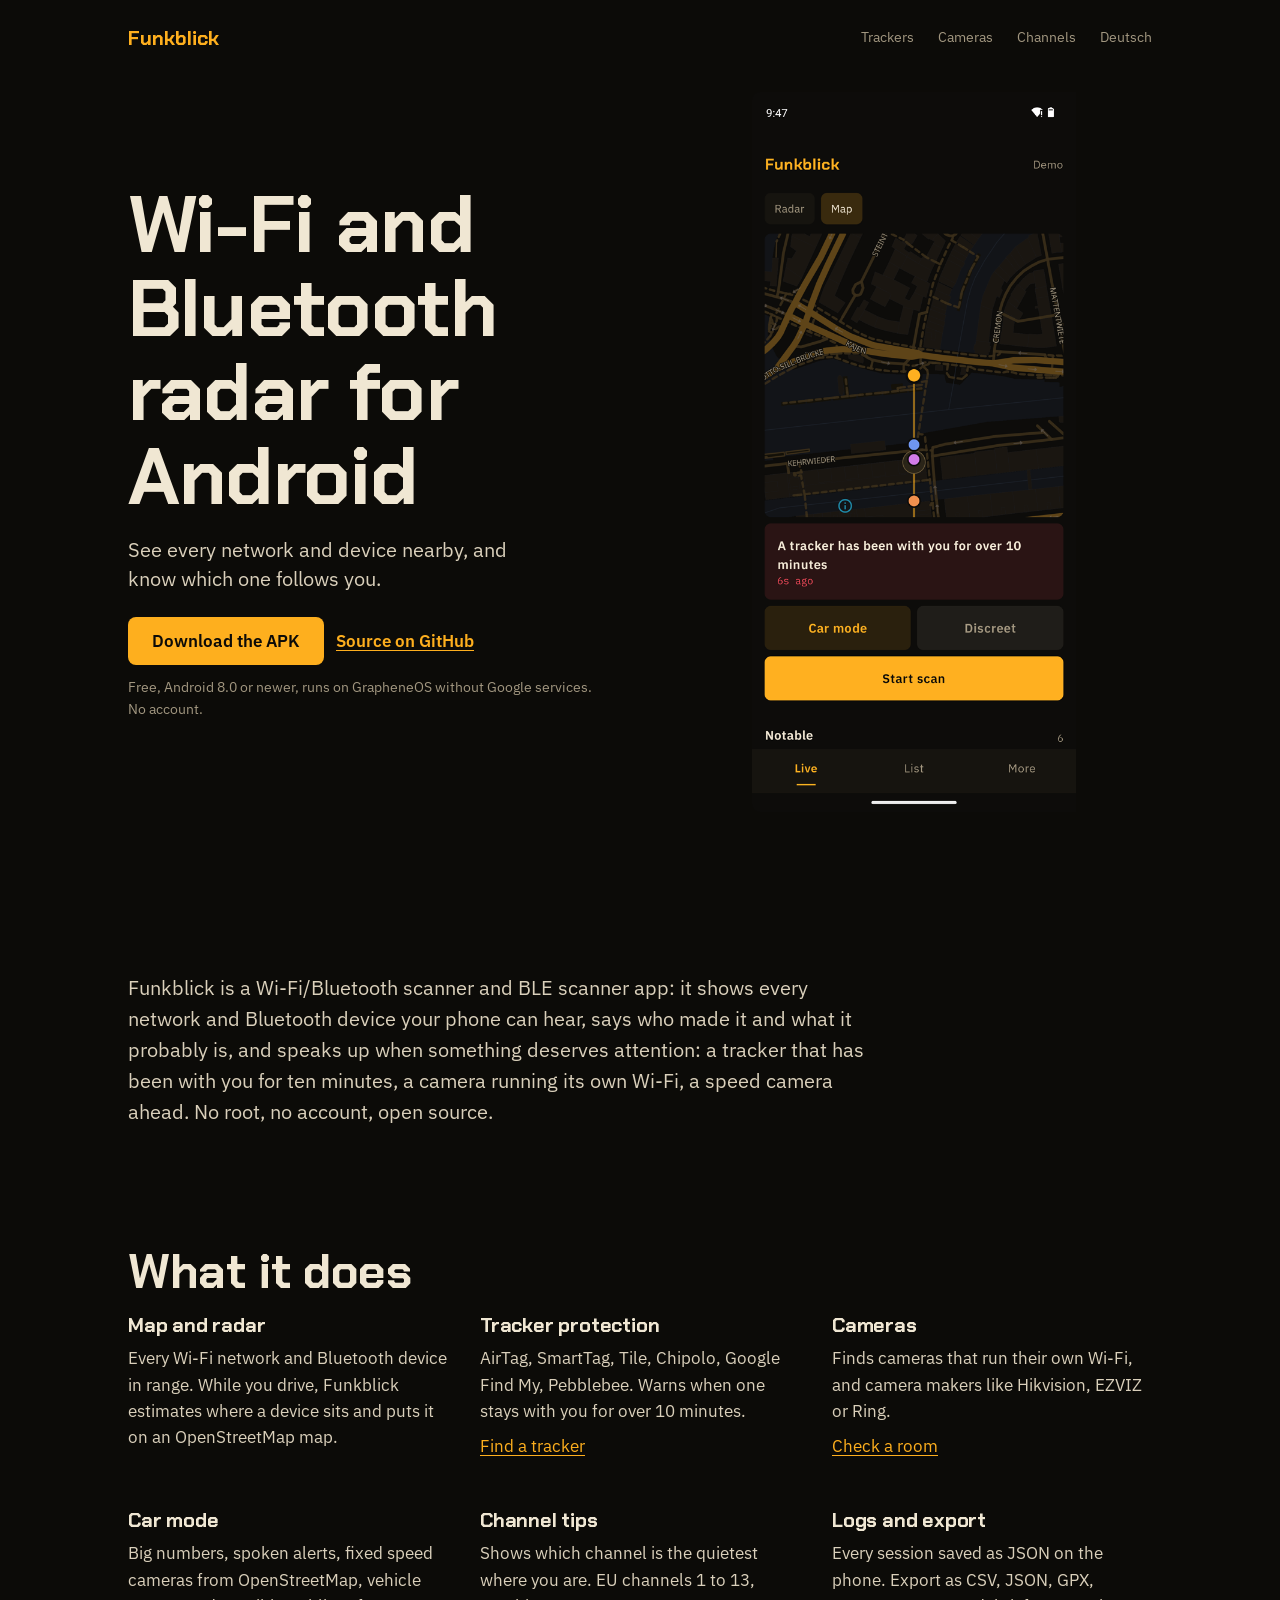
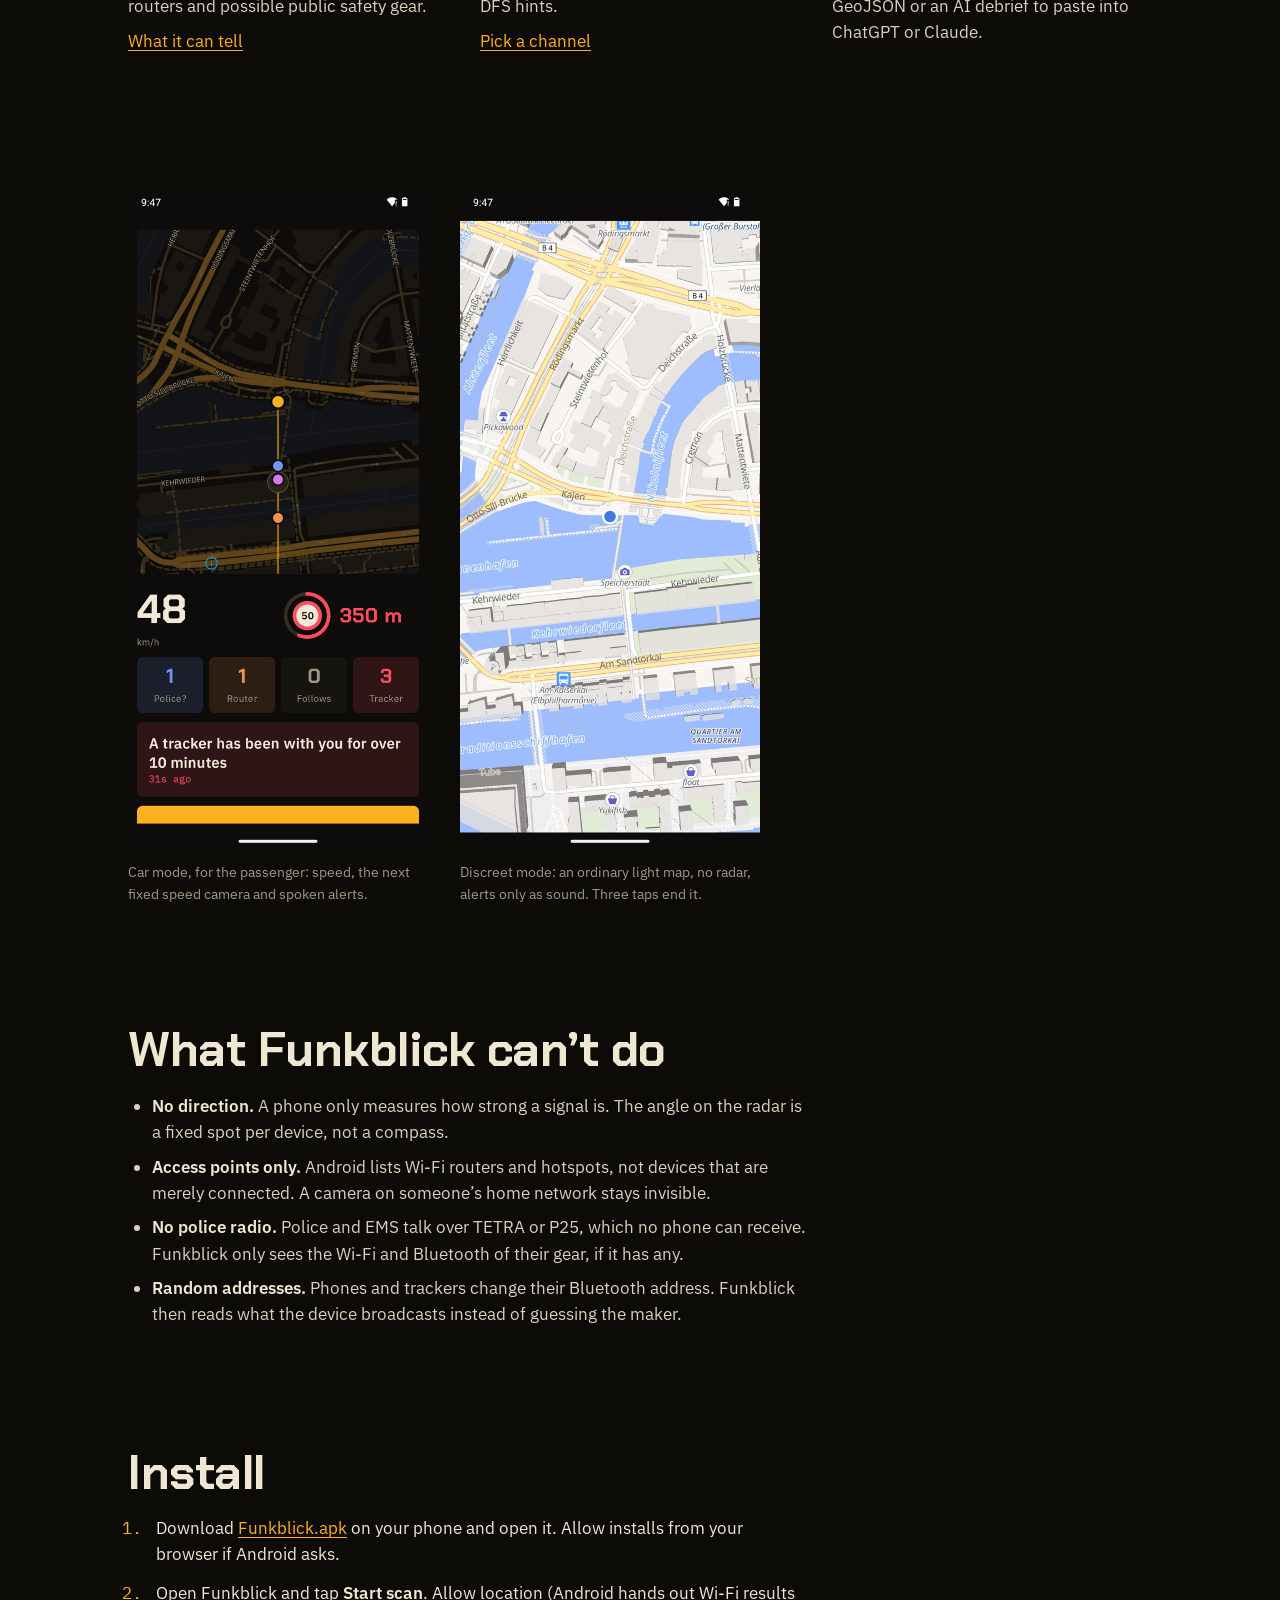
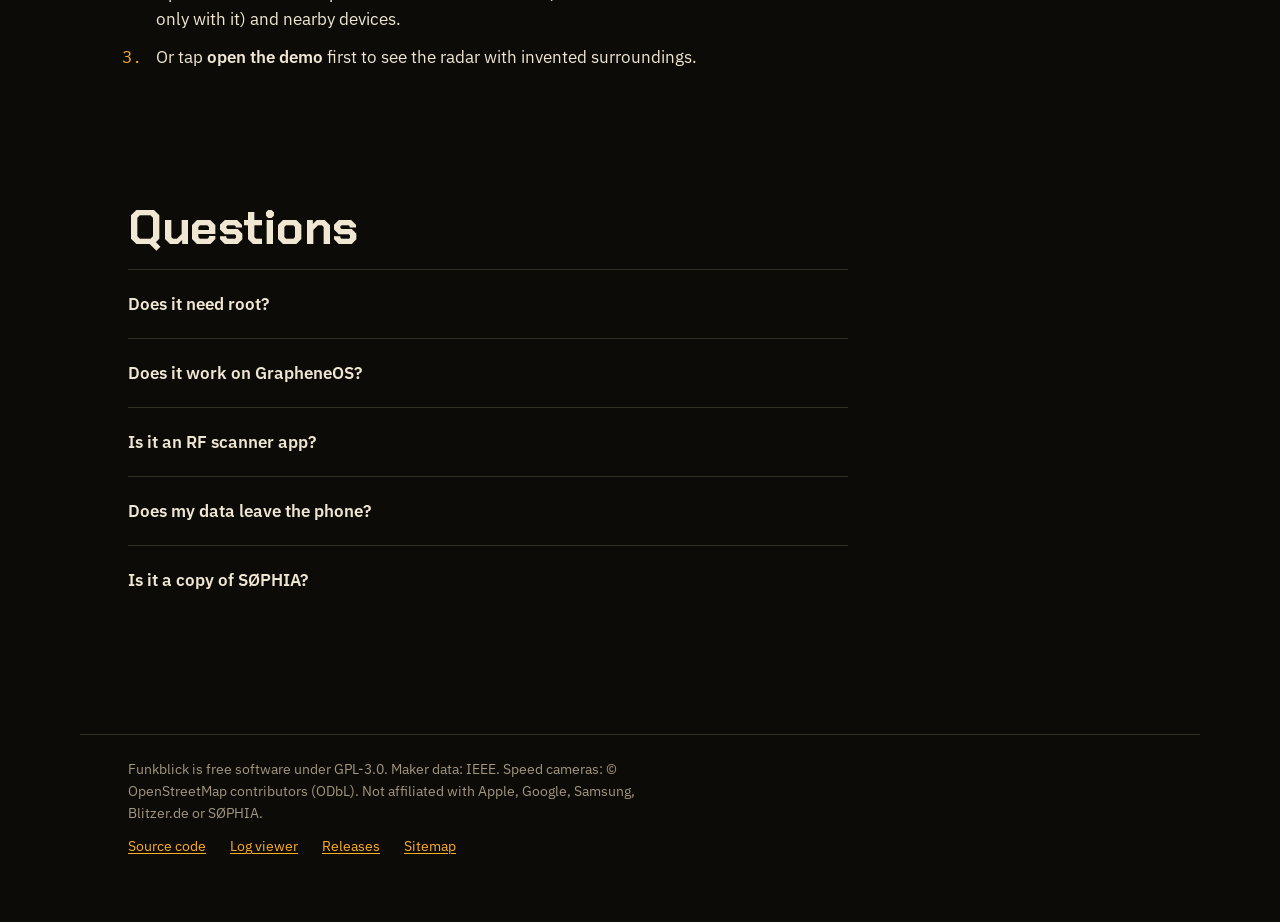
==== commit 5ac7a40a: "Web-Betrachter für geteilte Logs (auch iPhone) /viewer/ und /de/log-ansehen/ öffnen JSON- und GeoJSO" ====
--- a/docs/index.html
+++ b/docs/index.html
@@ -25,6 +25,6 @@
 <main>
 <section class="hero"><div><h1>Wi-Fi and Bluetooth radar for Android</h1><p class="lead">See every network and device nearby, and know which one follows you.</p><p class="cta"><a class="btn" href="https://github.com/BrickyStudios/funkblick/releases/latest/download/Funkblick.apk">Download the APK</a><a class="quiet" href="https://github.com/BrickyStudios/funkblick">Source on GitHub</a></p><p class="small">Free, Android 8.0 or newer, runs on GrapheneOS without Google services. No account.</p></div><img src="bilder/app/en-1-map.png" width="540" height="1200" alt="Funkblick map during a demo drive through Hamburg: the route, devices placed along it and a tracker warning" fetchpriority="high"></section><section class="intro"><p>Funkblick is a Wi-Fi/Bluetooth scanner and BLE scanner app: it shows every network and Bluetooth device your phone can hear, says who made it and what it probably is, and speaks up when something deserves attention: a tracker that has been with you for ten minutes, a camera running its own Wi-Fi, a speed camera ahead. No root, no account, open source.</p></section><section><h2>What it does</h2><div class="spec"><div><h3>Map and radar</h3><p>Every Wi-Fi network and Bluetooth device in range. While you drive, Funkblick estimates where a device sits and puts it on an OpenStreetMap map.</p></div><div><h3>Tracker protection</h3><p>AirTag, SmartTag, Tile, Chipolo, Google Find My, Pebblebee. Warns when one stays with you for over 10 minutes.</p><a href="tracker-detector-app/">Find a tracker</a></div><div><h3>Cameras</h3><p>Finds cameras that run their own Wi-Fi, and camera makers like Hikvision, EZVIZ or Ring.</p><a href="hidden-camera-detector/">Check a room</a></div><div><h3>Car mode</h3><p>Big numbers, spoken alerts, fixed speed cameras from OpenStreetMap, vehicle routers and possible public safety gear.</p><a href="police-detector-app/">What it can tell</a></div><div><h3>Channel tips</h3><p>Shows which channel is the quietest where you are. EU channels 1 to 13, DFS hints.</p><a href="wifi-analyzer/">Pick a channel</a></div><div><h3>Logs and export</h3><p>Every session saved as JSON on the phone. Export as CSV, JSON, GPX, GeoJSON or an AI debrief to paste into ChatGPT or Claude.</p></div></div></section><section class="pair"><figure><img src="bilder/app/en-5-car.png" width="540" height="1200" alt="Car mode: 48 km/h, a 50 speed camera 350 m ahead, counters for public safety gear, routers, followers and trackers" loading="lazy"><figcaption>Car mode, for the passenger: speed, the next fixed speed camera and spoken alerts.</figcaption></figure><figure><img src="bilder/app/en-6-discreet.png" width="540" height="1200" alt="Discreet mode: a plain light street map with only your own position" loading="lazy"><figcaption>Discreet mode: an ordinary light map, no radar, alerts only as sound. Three taps end it.</figcaption></figure></section><section><h2>What Funkblick can’t do</h2><ul class="limits"><li><b>No direction.</b> A phone only measures how strong a signal is. The angle on the radar is a fixed spot per device, not a compass.</li><li><b>Access points only.</b> Android lists Wi-Fi routers and hotspots, not devices that are merely connected. A camera on someone’s home network stays invisible.</li><li><b>No police radio.</b> Police and EMS talk over TETRA or P25, which no phone can receive. Funkblick only sees the Wi-Fi and Bluetooth of their gear, if it has any.</li><li><b>Random addresses.</b> Phones and trackers change their Bluetooth address. Funkblick then reads what the device broadcasts instead of guessing the maker.</li></ul></section><section><h2>Install</h2><ol class="steps"><li>Download <a href="https://github.com/BrickyStudios/funkblick/releases/latest/download/Funkblick.apk">Funkblick.apk</a> on your phone and open it. Allow installs from your browser if Android asks.</li><li>Open Funkblick and tap <b>Start scan</b>. Allow location (Android hands out Wi-Fi results only with it) and nearby devices.</li><li>Or tap <b>open the demo</b> first to see the radar with invented surroundings.</li></ol></section><section class="faq"><h2>Questions</h2><details><summary>Does it need root?</summary><p>No. Funkblick uses the Wi-Fi and Bluetooth scan every Android phone has. No root, no extra hardware, no account.</p></details><details><summary>Does it work on GrapheneOS?</summary><p>Yes. Funkblick is built as a GrapheneOS app: plain Android APIs, no Google Play services. Location and nearby-devices permission are enough, a setup checklist shows what is missing.</p></details><details><summary>Is it an RF scanner app?</summary><p>For the Wi-Fi and Bluetooth bands, yes: a Wi-Fi scanner (Android 8 and up) and a Bluetooth scanner, Android’s own radios, no extra hardware. It can’t hear police radio, FM or mobile networks.</p></details><details><summary>Does my data leave the phone?</summary><p>No. Scans, logs and positions stay on the phone. The only network request is the update check against GitHub Releases.</p></details><details><summary>Is it a copy of SØPHIA?</summary><p>No, it is an open-source app with similar features and some of its own. See the <a href="sophia-alternative/">comparison</a>.</p></details></section>
 </main>
-<footer><p>Funkblick is free software under GPL-3.0. Maker data: IEEE. Speed cameras: © OpenStreetMap contributors (ODbL). Not affiliated with Apple, Google, Samsung, Blitzer.de or SØPHIA.</p><ul><li><a href="https://github.com/BrickyStudios/funkblick">Source code</a></li><li><a href="https://github.com/BrickyStudios/funkblick/releases">Releases</a></li><li><a href="sitemap.xml">Sitemap</a></li></ul></footer>
+<footer><p>Funkblick is free software under GPL-3.0. Maker data: IEEE. Speed cameras: © OpenStreetMap contributors (ODbL). Not affiliated with Apple, Google, Samsung, Blitzer.de or SØPHIA.</p><ul><li><a href="https://github.com/BrickyStudios/funkblick">Source code</a></li><li><a href="viewer/">Log viewer</a></li><li><a href="https://github.com/BrickyStudios/funkblick/releases">Releases</a></li><li><a href="sitemap.xml">Sitemap</a></li></ul></footer>
 </body>
 </html>
--- a/docs/style.css
+++ b/docs/style.css
@@ -70,3 +70,28 @@
 .langbar { margin: 0; display: flex; justify-content: center; gap: var(--space-sm); align-items: center; background: var(--color-paper-2); padding: var(--space-2xs) var(--space-md); font-size: var(--text-sm); }
 .langbar button { background: none; border: 0; color: var(--color-muted); font-size: var(--text-md); min-width: 44px; min-height: 44px; cursor: pointer; }
 .langbar button:hover { color: var(--color-ink); }
+
+/* log viewer (viewer.js): values from the log are text, colours of categories come in as inline background */
+#out > section + section, #out + section { margin-top: var(--section-gap-s); }
+#out { margin-top: var(--space-2xl); }
+.error { color: var(--color-alert); }
+.drop { display: flex; flex-direction: column; align-items: center; justify-content: center; gap: var(--space-xs); text-align: center; padding: var(--space-lg);
+  height: min(720px, calc(100svh - 150px)); min-height: 200px; border: 2px dashed var(--color-rule); border-radius: var(--radius-card); color: var(--color-ink-2); cursor: pointer;
+  transition: border-color var(--dur-short) var(--ease-out); }
+.drop:hover { border-color: var(--color-accent); }
+@media (max-width: 48rem) { .drop { height: 200px; } }
+.nums { display: flex; flex-wrap: wrap; gap: var(--space-lg) var(--space-xl); }
+.nums div { display: flex; flex-direction: column; }
+.nums .k { font-size: var(--text-sm); color: var(--color-muted); }
+.nums .v { font-family: var(--font-outlier); font-size: var(--text-xl); font-variant-numeric: tabular-nums; }
+.stats h3 { margin: var(--space-xl) 0 var(--space-sm); font-size: var(--text-lg); }
+.kinds, .timeline { list-style: none; padding: 0; margin: 0; }
+.kinds { display: flex; flex-wrap: wrap; gap: var(--space-xs) var(--space-lg); }
+.kinds li, .timeline li { display: flex; align-items: center; gap: var(--space-xs); }
+.timeline li { padding: var(--space-xs) 0; border-bottom: var(--rule-hair) solid var(--color-rule); }
+.timeline .t { font-family: var(--font-outlier); color: var(--color-muted); min-width: 3.5em; }
+.dot { display: inline-block; flex: 0 0 auto; width: 10px; height: 10px; border-radius: 50%; margin-right: var(--space-2xs); }
+.scroll { overflow-x: auto; }
+.scroll table { display: table; max-width: none; }
+td.num { font-family: var(--font-outlier); text-align: right; }
+.map { height: min(480px, 70svh); border-radius: var(--radius-card); }
